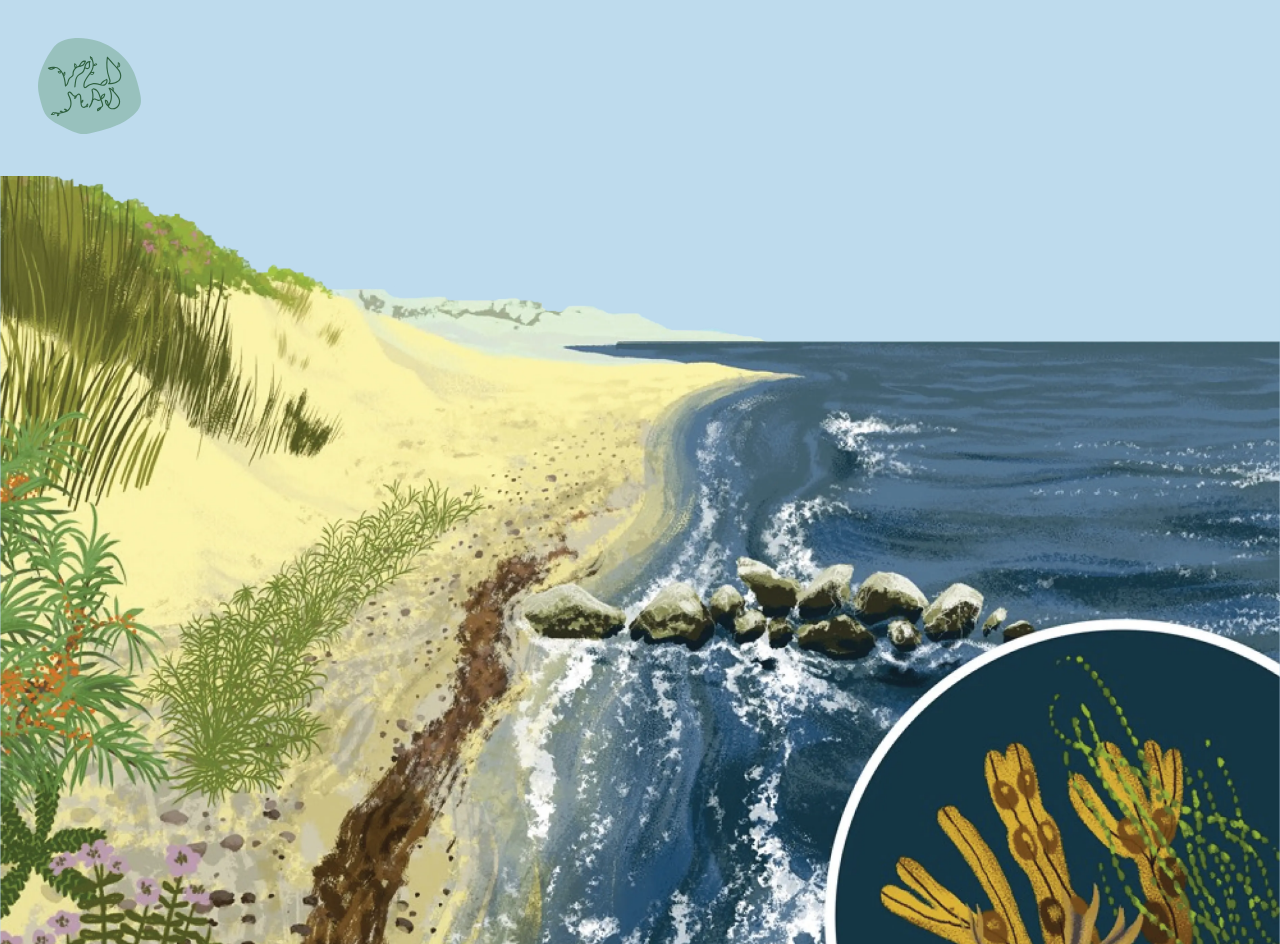
==== index.html @ 3bbdd5fe "strand img" ====
<!DOCTYPE html>
<html lang="en">
  <head>
    <meta charset="UTF-8" />
    <meta http-equiv="X-UA-Compatible" content="IE=edge" />
    <meta name="viewport" content="width=device-width, initial-scale=1.0"/>
    <link rel="shortcut icon" type="image/svg" href="billeder/SVG/Layer3.svg" />
    <title>Document</title>
    <link rel="stylesheet" href="style.css" />
  </head>

  <body>
    <header>
        <div><img class="logo" src="billeder/SVG/Layer3.svg" alt="logo"></div>
      </header>
      <main></main>
      
      
      <footer class="footer">
      
      </footer>
    <script src="main.js"></script>
  </body>
</html>
---- style.css ----
/*********************** generelt ****************/

body {
  background-color: rgb(190, 219, 237);
  margin: 0%;
  padding: 0%;
}

.logo{
  width: 8%;
  margin: 3%;

}

.footer{
  background-image: url(billeder/SVG/strand.webp);
  background-size: 100%;
  background-repeat: no-repeat;
  background-position: center center;
  padding: 30%;
  max-width: 100%;
  margin: 0;

 
}

@media screen and (max-width: 800px){

  .logo{
    width: 15%;
    margin: 3%;
  
  }
  
}
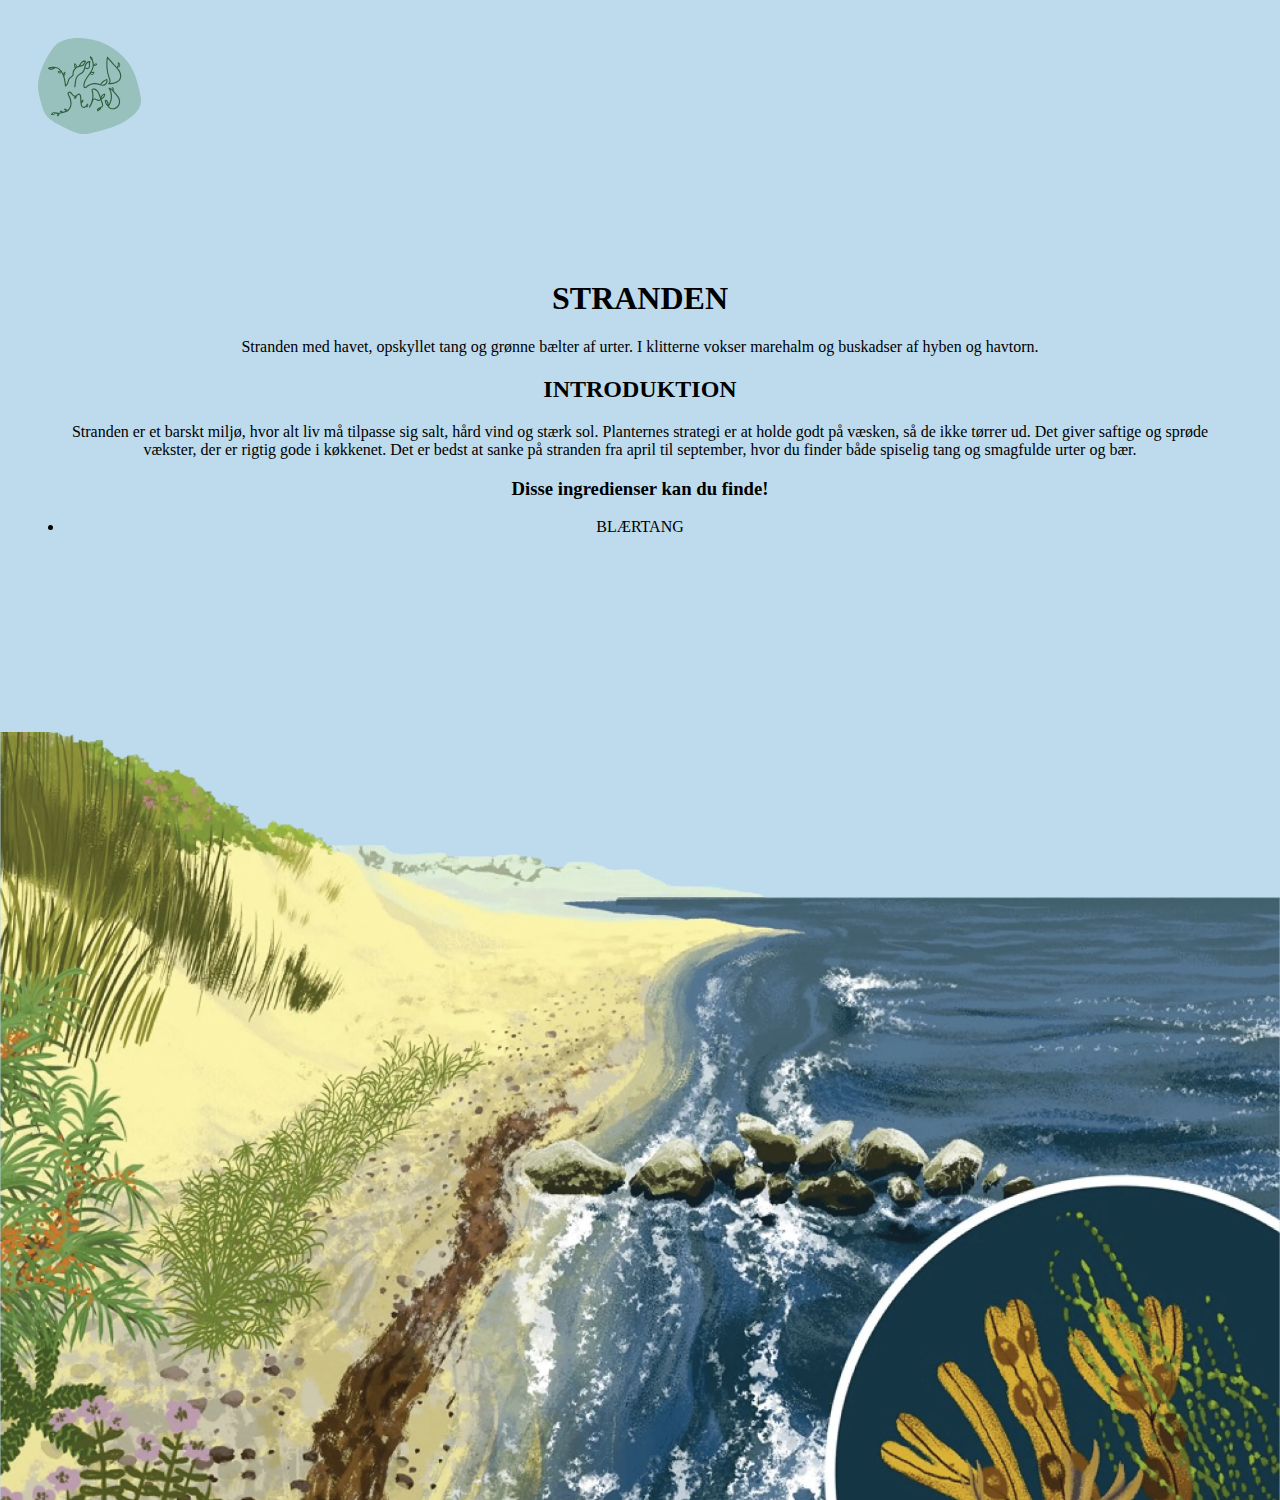
==== commit 1357948f: "jonas commit" ====
--- a/index.html
+++ b/index.html
@@ -13,7 +13,48 @@
     <header>
         <div><img class="logo" src="billeder/SVG/Layer3.svg" alt="logo"></div>
       </header>
-      <main></main>
+      <div><img src="" alt="" /></div>
+    </header>
+    <main>
+      <h1>STRANDEN</h1>
+      <p>
+        Stranden med havet, opskyllet tang og grønne bælter af urter. I
+        klitterne vokser marehalm og buskadser af hyben og havtorn.
+      </p>
+      <!-- <div class="strand_img">
+        <img 
+        src="https://www.vildmad.dk/application/files/9214/9796/4852/Strandeng-color.jpg"
+        alt="stranding" class="strand_center"
+      /> 
+       </div> -->
+
+   
+      <h2>INTRODUKTION</h2>
+      <p>
+        Stranden er et barskt miljø, hvor alt liv må tilpasse sig salt, hård
+        vind og stærk sol. Planternes strategi er at holde godt på væsken, så de
+        ikke tørrer ud. Det giver saftige og sprøde vækster, der er rigtig gode
+        i køkkenet. Det er bedst at sanke på stranden fra april til september,
+        hvor du finder både spiselig tang og smagfulde urter og bær.
+      </p>
+
+     
+
+      <h3>Disse ingredienser kan du finde!</h3>
+
+      <li class="grid-item">
+        <a href="om.html"> BLÆRTANG</a> 
+         <div class="circle">
+        <img
+          src="https://vildmadv2.vps.webdock.io/application/files/7116/2029/3479/Blaeretang_ravarkort.png"
+          alt=""
+        /></div>  </li>
+     
+   
+        <ol class="grid-container"></ol>
+      </div>
+    </main>
+
       
       
       <footer class="footer">
--- a/style.css
+++ b/style.css
@@ -1,4 +1,3 @@
-
 /*********************** generelt ****************/
 
 body {
@@ -7,13 +6,12 @@
   padding: 0%;
 }
 
-.logo{
+.logo {
   width: 8%;
   margin: 3%;
-
 }
 
-.footer{
+.footer {
   background-image: url(billeder/SVG/strand.webp);
   background-size: 100%;
   background-repeat: no-repeat;
@@ -21,23 +19,74 @@
   padding: 30%;
   max-width: 100%;
   margin: 0;
-
- 
 }
 
-@media screen and (max-width: 800px){
+/* index main */
+.grid-container {
+  display: grid;
+  grid-template-columns: repeat(4, 1fr); /* Create a 4-column grid */
+  gap: 20px; /* Adjust the gap between grid items */
+}
 
-  .logo{
+.grid-item {
+  text-align: center; /* Center the text within the grid item */
+}
+
+.circle {
+  width: 100px; /* Set the width and height to create a circle */
+  height: 100px;
+  border-radius: 50%; /* Make it circular */
+  overflow: hidden; /* Hide overflow content (in case the image is larger) */
+  margin: 0 auto; /* Center the circle within the grid item */
+}
+
+.circle img {
+  width: 100%; /* Make the image fill the circular container */
+  height: auto; /* Maintain the aspect ratio */
+}
+
+.circle img:hover {
+  transform: scale(2);
+}
+
+a {
+  text-decoration: none;
+  color: black;
+}
+
+.strand_img {
+  display: flex;
+  justify-content: center; /* Center horizontally */
+  align-items: center; /* Center vertically */
+  height: 200px; /* Set the height of the container as needed */
+  /* You can adjust the container's width and other styles as needed */
+}
+
+.strand_center {
+  max-width: 200%; /* Ensure the image doesn't exceed its container's width */
+  max-height: 200%; /* Ensure the image doesn't exceed its container's height */
+  width: auto; /* Allow the image to resize proportionally */
+  height: auto; /* Allow the image to resize proportionally */
+  margin: 10%;
+  padding: 20%;
+}
+
+h1,
+h2,
+h3,
+p {
+  display: flex;
+  justify-content: center;
+  text-align: center;
+}
+
+main {
+  padding: 5%;
+}
+
+@media screen and (max-width: 800px) {
+  .logo {
     width: 15%;
     margin: 3%;
-  
   }
-  
 }
-
-
-
-
-
-
-
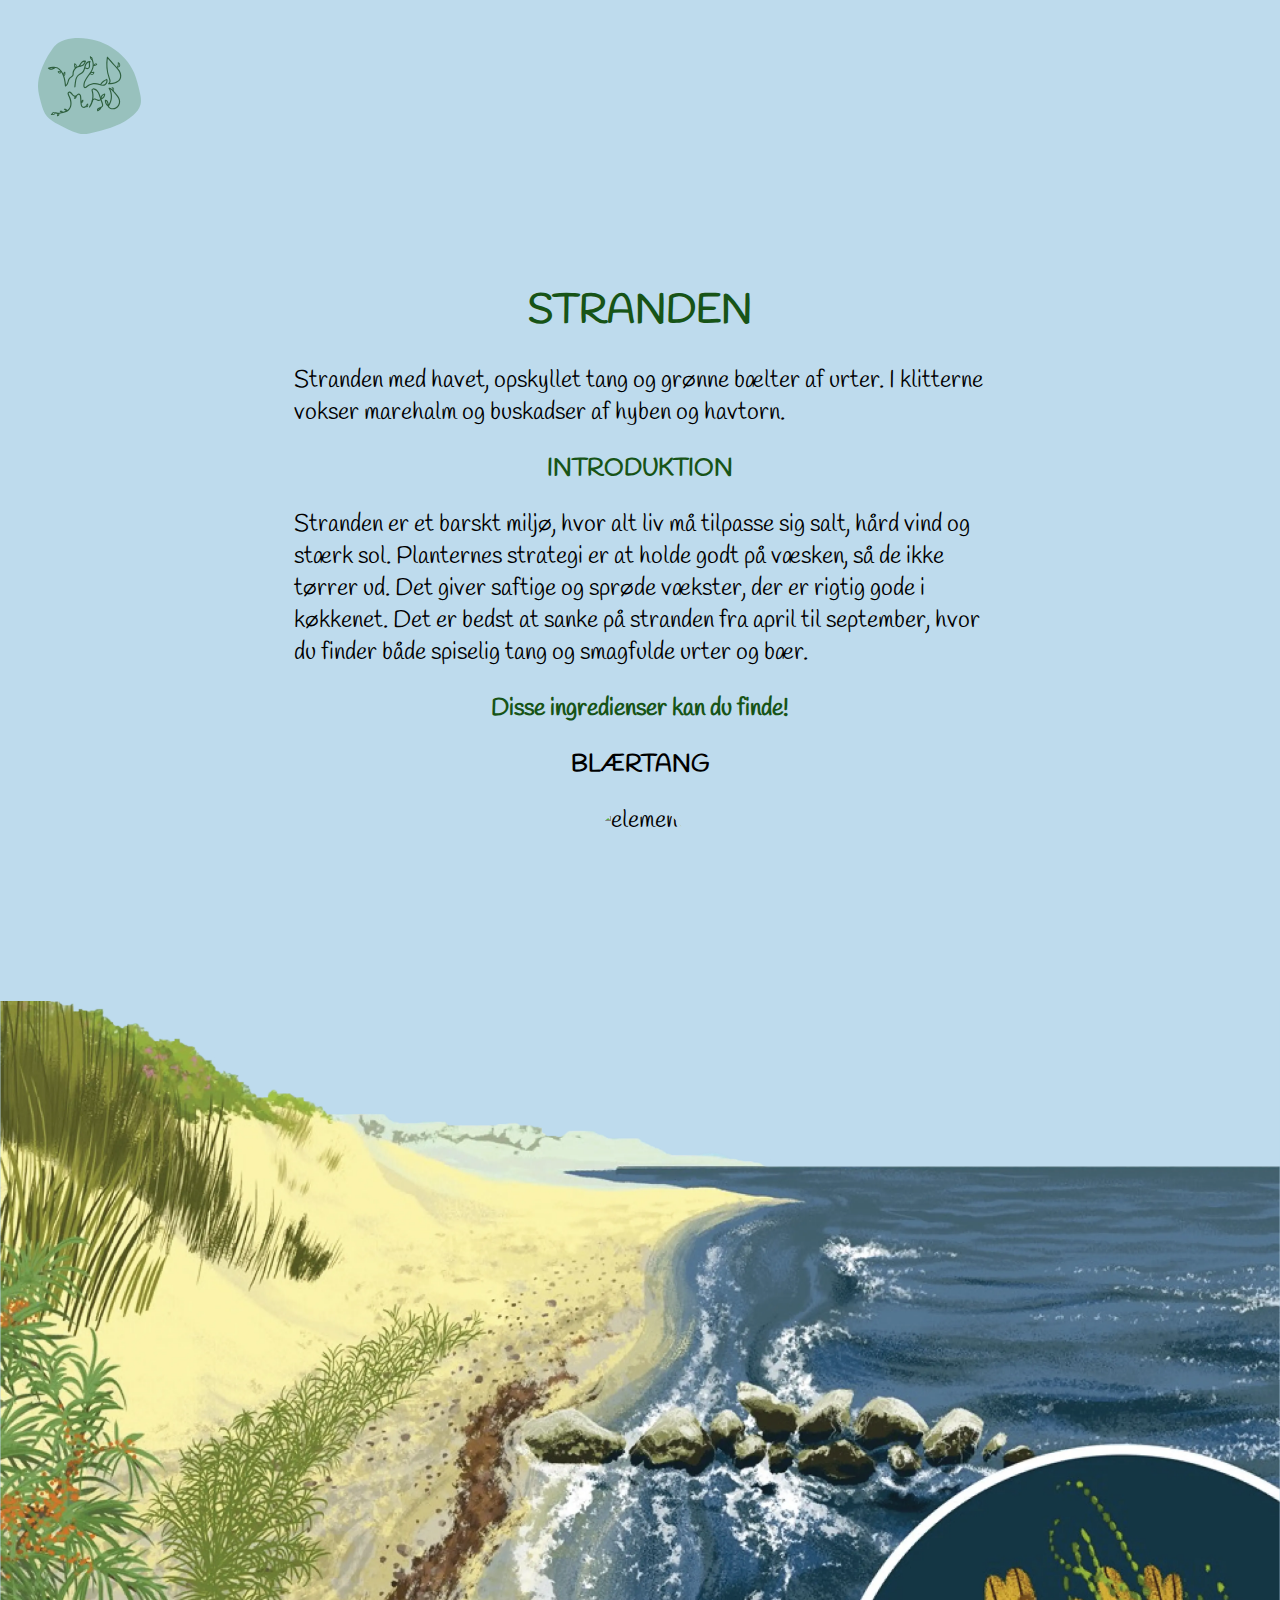
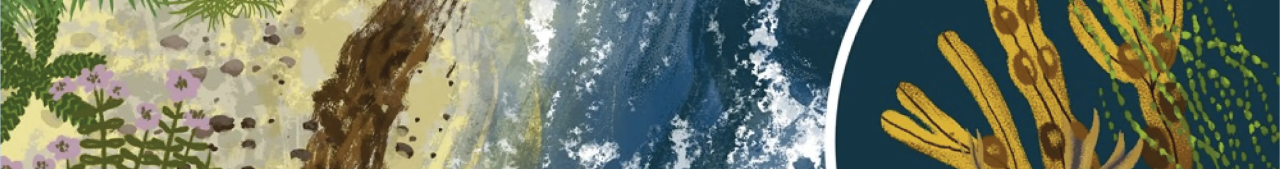
==== commit 86271e4e: "css" ====
--- a/index.html
+++ b/index.html
@@ -4,6 +4,9 @@
     <meta charset="UTF-8" />
     <meta http-equiv="X-UA-Compatible" content="IE=edge" />
     <meta name="viewport" content="width=device-width, initial-scale=1.0"/>
+    <link rel="preconnect" href="https://fonts.googleapis.com">
+<link rel="preconnect" href="https://fonts.gstatic.com" crossorigin>
+<link href="https://fonts.googleapis.com/css2?family=Handlee&display=swap" rel="stylesheet">
     <link rel="shortcut icon" type="image/svg" href="billeder/SVG/Layer3.svg" />
     <title>Document</title>
     <link rel="stylesheet" href="style.css" />
@@ -40,15 +43,15 @@
 
      
 
-      <h3>Disse ingredienser kan du finde!</h3>
+      <h2>Disse ingredienser kan du finde!</h2>
 
       <li class="grid-item">
-        <a href="om.html"> BLÆRTANG</a> 
-         <div class="circle">
-        <img
-          src="https://vildmadv2.vps.webdock.io/application/files/7116/2029/3479/Blaeretang_ravarkort.png"
-          alt=""
-        /></div>  </li>
+        <p><b>BLÆRTANG</b></p> 
+        
+        <a href="om.html"> <div class="circle">
+          <img src="https://vildmadv2.vps.webdock.io/application/files/7116/2029/3479/Blaeretang_ravarkort.png" alt="element"
+/></div></a>
+         </li>
      
    
         <ol class="grid-container"></ol>
--- a/style.css
+++ b/style.css
@@ -10,6 +10,39 @@
   width: 8%;
   margin: 3%;
 }
+
+h1{
+  font-family: 'Handlee', cursive;
+  color: rgb(23, 84, 23);
+  font-size: 2.5rem;
+  text-align: center;
+  }
+
+  h2, h3{
+    font-family: 'Handlee', cursive;
+    color: rgb(23, 84, 23);
+    text-align: center;
+   
+  }
+
+
+
+p,a {
+  font-family: 'Handlee', cursive;
+  font-size: 1.5rem;
+ 
+}
+p{
+margin-left: 20%;
+margin-right: 20%;
+}
+
+li{
+  list-style: none;
+}
+
+
+
 
 .footer {
   background-image: url(billeder/SVG/strand.webp);
@@ -71,14 +104,7 @@
   padding: 20%;
 }
 
-h1,
-h2,
-h3,
-p {
-  display: flex;
-  justify-content: center;
-  text-align: center;
-}
+
 
 main {
   padding: 5%;
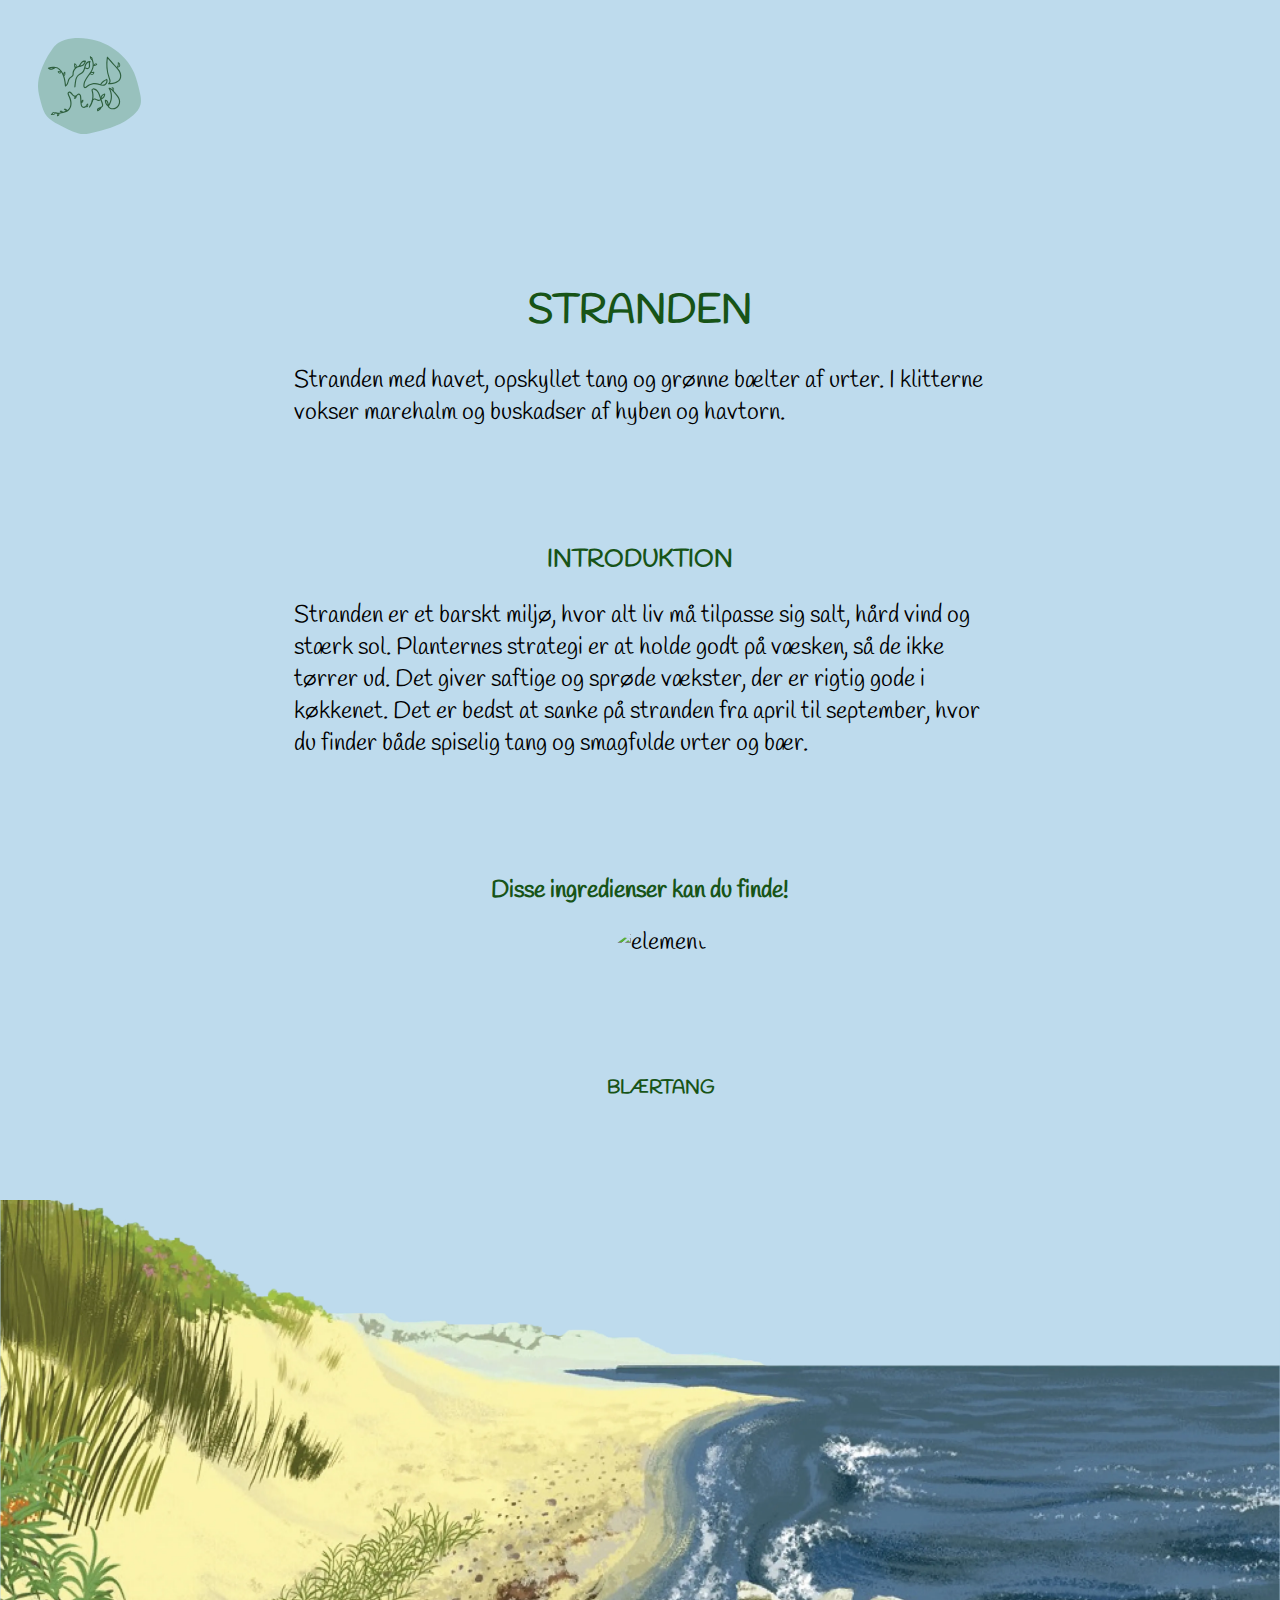
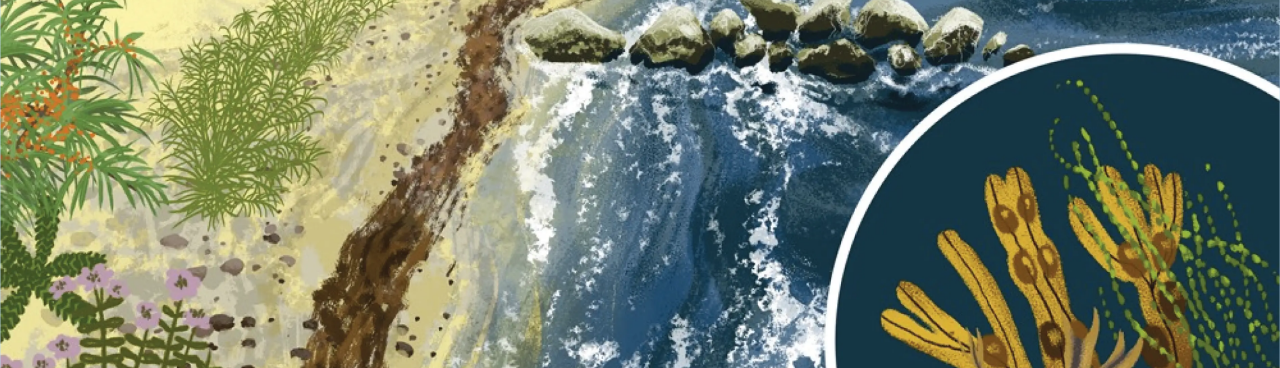
==== commit d293f9c0: "css" ====
--- a/index.html
+++ b/index.html
@@ -45,17 +45,23 @@
 
       <h2>Disse ingredienser kan du finde!</h2>
 
-      <li class="grid-item">
-        <p><b>BLÆRTANG</b></p> 
-        
-        <a href="om.html"> <div class="circle">
-          <img src="https://vildmadv2.vps.webdock.io/application/files/7116/2029/3479/Blaeretang_ravarkort.png" alt="element"
-/></div></a>
-         </li>
+      <ul>
+        <li class="grid-item">
+          
+          
+          <a href="om.html"> <div class="circle">
+            <img src="https://vildmadv2.vps.webdock.io/application/files/7116/2029/3479/Blaeretang_ravarkort.png" alt="element"/> </div></a>
+           
+            <h3>BLÆRTANG</h3>
+          </li>
+
+      </ul>
+
+      
      
    
         <ol class="grid-container"></ol>
-      </div>
+     
     </main>
 
       
--- a/style.css
+++ b/style.css
@@ -35,12 +35,12 @@
 p{
 margin-left: 20%;
 margin-right: 20%;
+margin-bottom: 10%;
 }
 
 li{
   list-style: none;
 }
-
 
 
 
@@ -66,8 +66,8 @@
 }
 
 .circle {
-  width: 100px; /* Set the width and height to create a circle */
-  height: 100px;
+  width: 130px; /* Set the width and height to create a circle */
+  height: 130px;
   border-radius: 50%; /* Make it circular */
   overflow: hidden; /* Hide overflow content (in case the image is larger) */
   margin: 0 auto; /* Center the circle within the grid item */
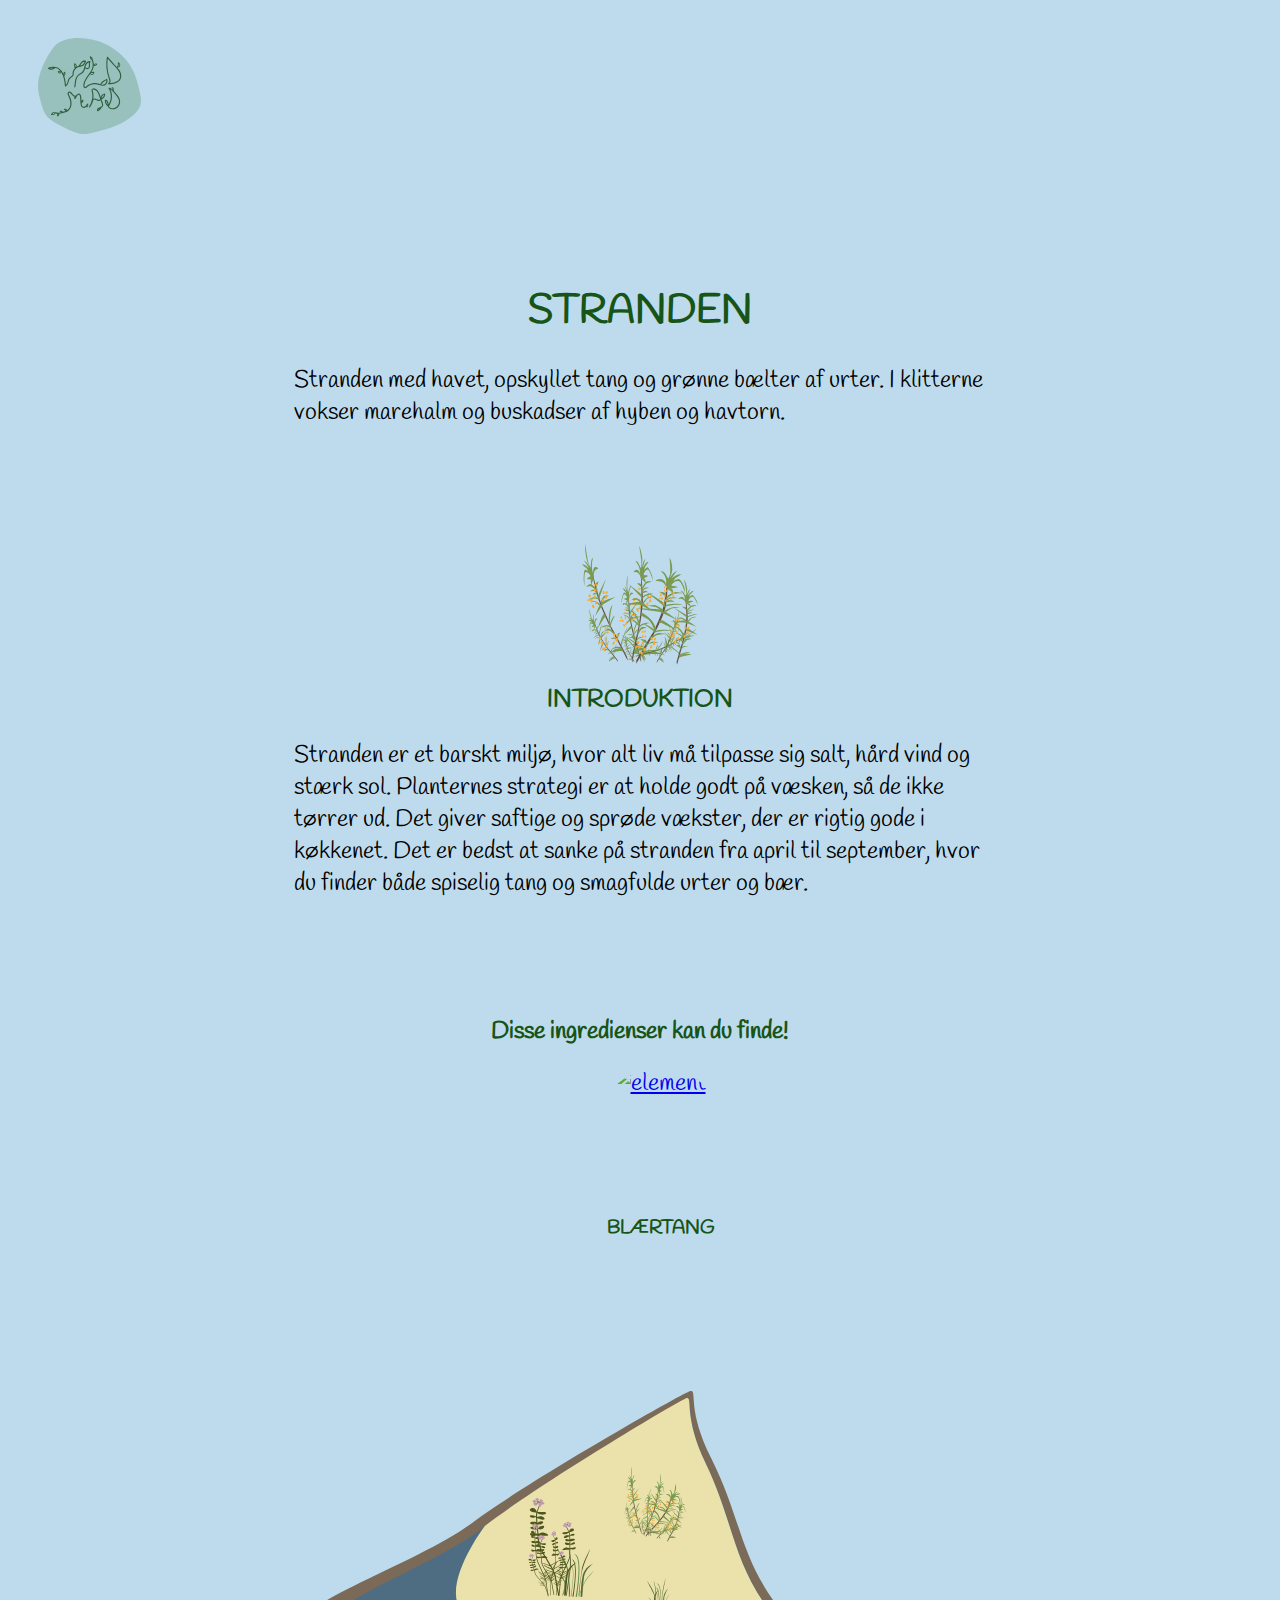
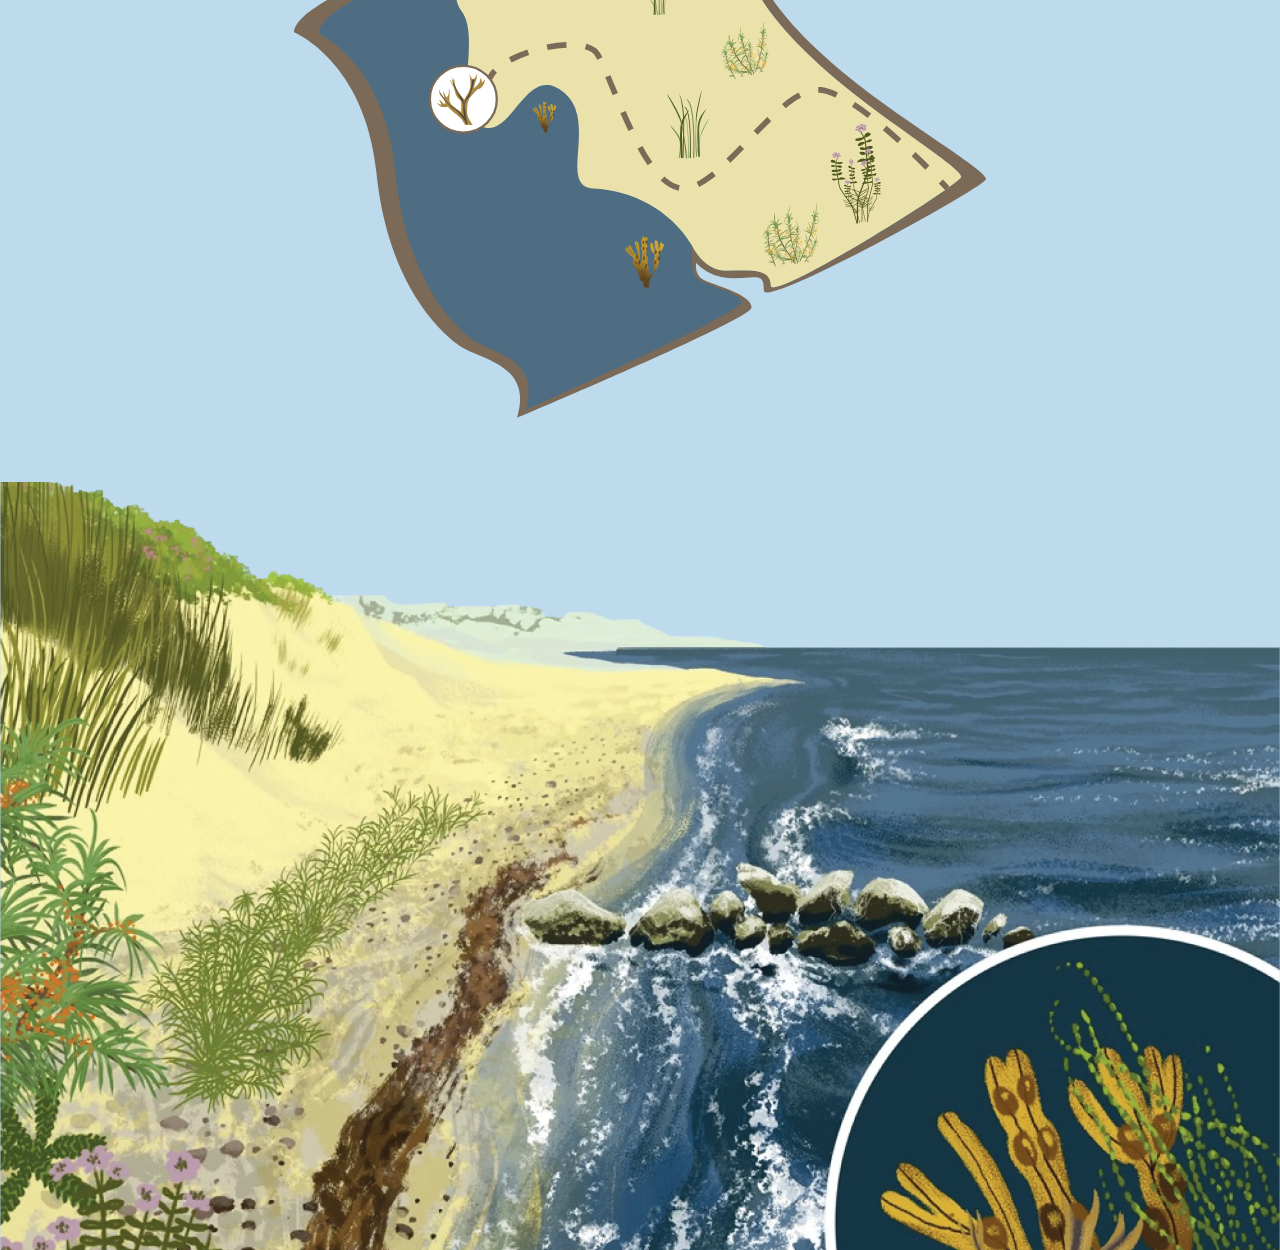
==== commit c696a05f: "ændringer" ====
--- a/index.html
+++ b/index.html
@@ -32,7 +32,12 @@
        </div> -->
 
    
-      <h2>INTRODUKTION</h2>
+       <div class="image-container">
+        <img class="havtorn" src="billeder/planter i svg/havtorn.svg" alt="havtorn">
+      </div>
+      
+      
+       <h2>INTRODUKTION</h2>
       <p>
         Stranden er et barskt miljø, hvor alt liv må tilpasse sig salt, hård
         vind og stærk sol. Planternes strategi er at holde godt på væsken, så de
@@ -57,11 +62,16 @@
 
       </ul>
 
+        <ol class="grid-container"></ol>
+
+
+     
+       <div class="map-container">
+
+        <img class="map" src="billeder/SVG/map(1).svg" alt="map">
+       </div>
       
-     
-   
-        <ol class="grid-container"></ol>
-     
+
     </main>
 
       
--- a/style.css
+++ b/style.css
@@ -54,6 +54,8 @@
   margin: 0;
 }
 
+/******************** startside *******************/
+
 /* index main */
 .grid-container {
   display: grid;
@@ -82,10 +84,28 @@
   transform: scale(2);
 }
 
-a {
-  text-decoration: none;
-  color: black;
+
+.map-container {
+  display: flex;
+  justify-content: center;
 }
+
+.map
+{
+width: 60%;
+margin-top: 10%;
+}
+
+.image-container {
+  display: flex;
+  justify-content: center;
+}
+
+.havtorn {
+  width: 10%;
+}
+
+
 
 .strand_img {
   display: flex;
@@ -110,6 +130,9 @@
   padding: 5%;
 }
 
+
+/*************************** mobil **************************/
+
 @media screen and (max-width: 800px) {
   .logo {
     width: 15%;
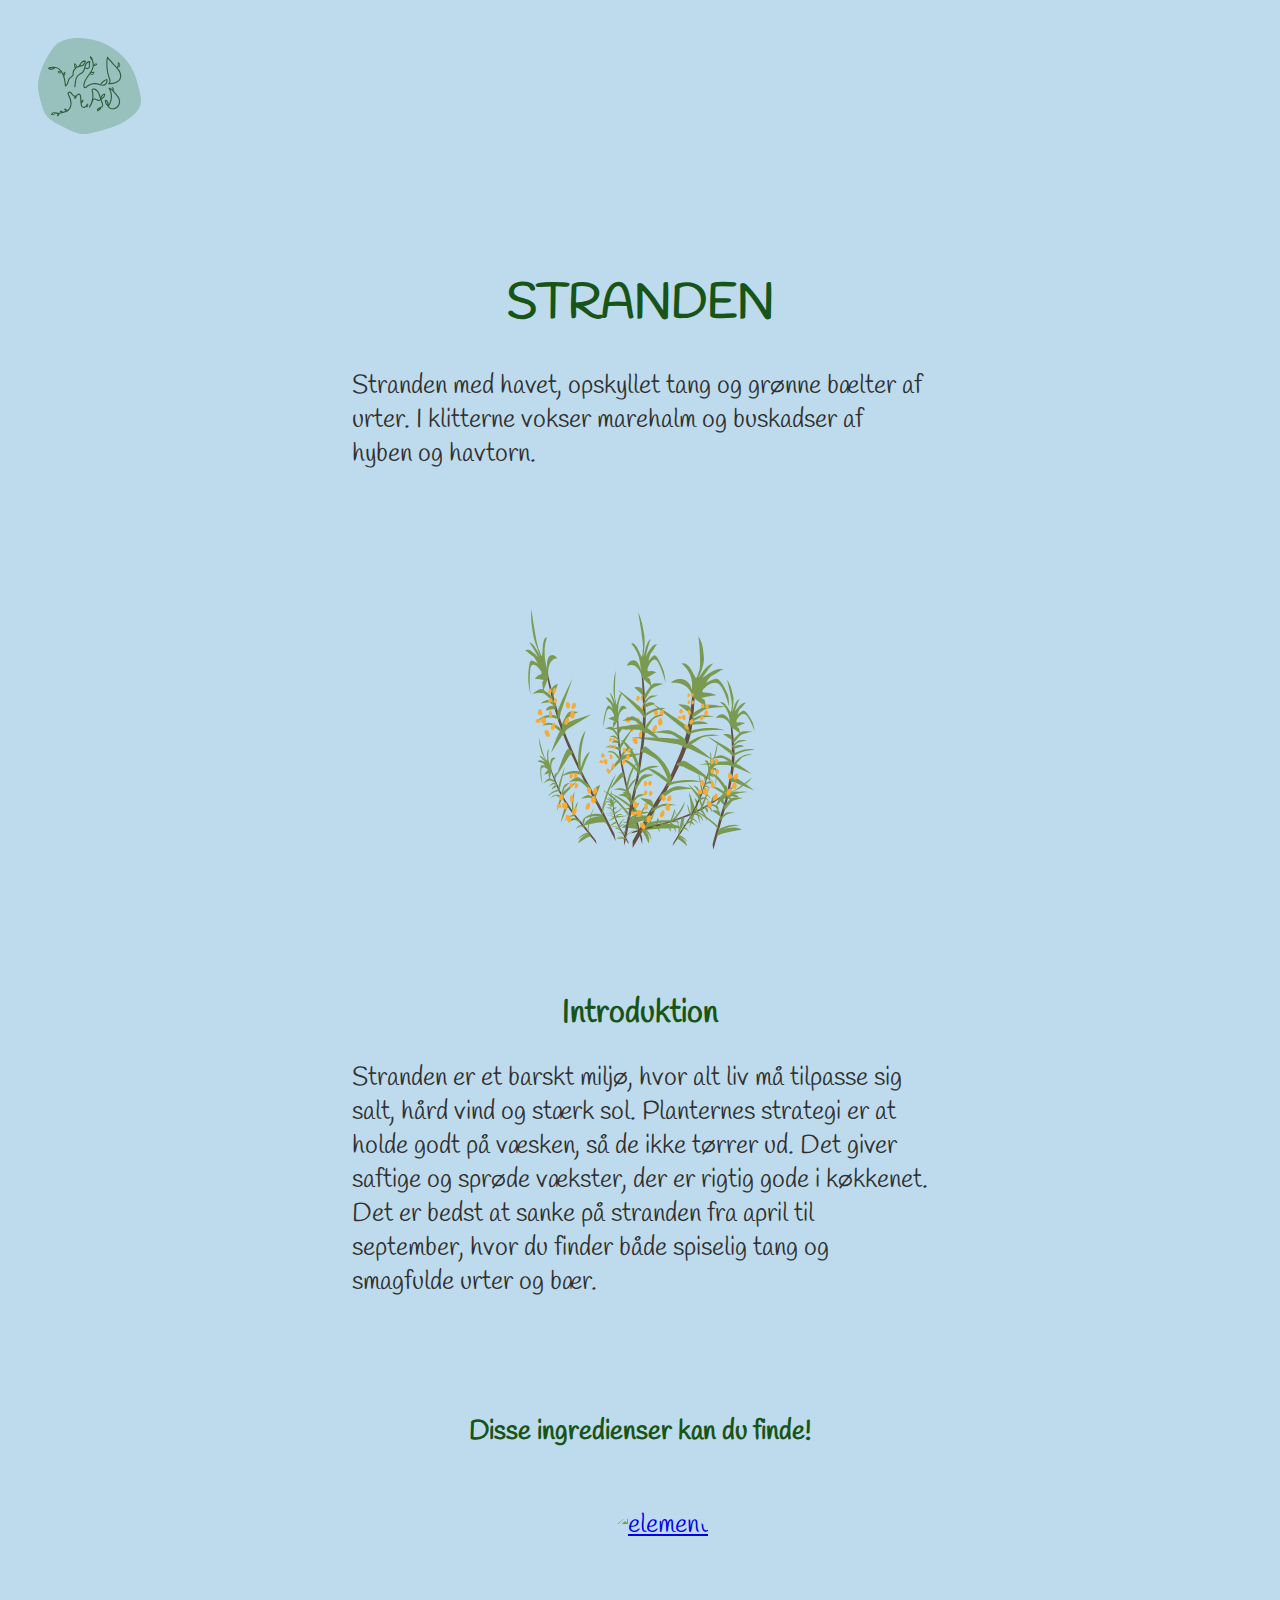
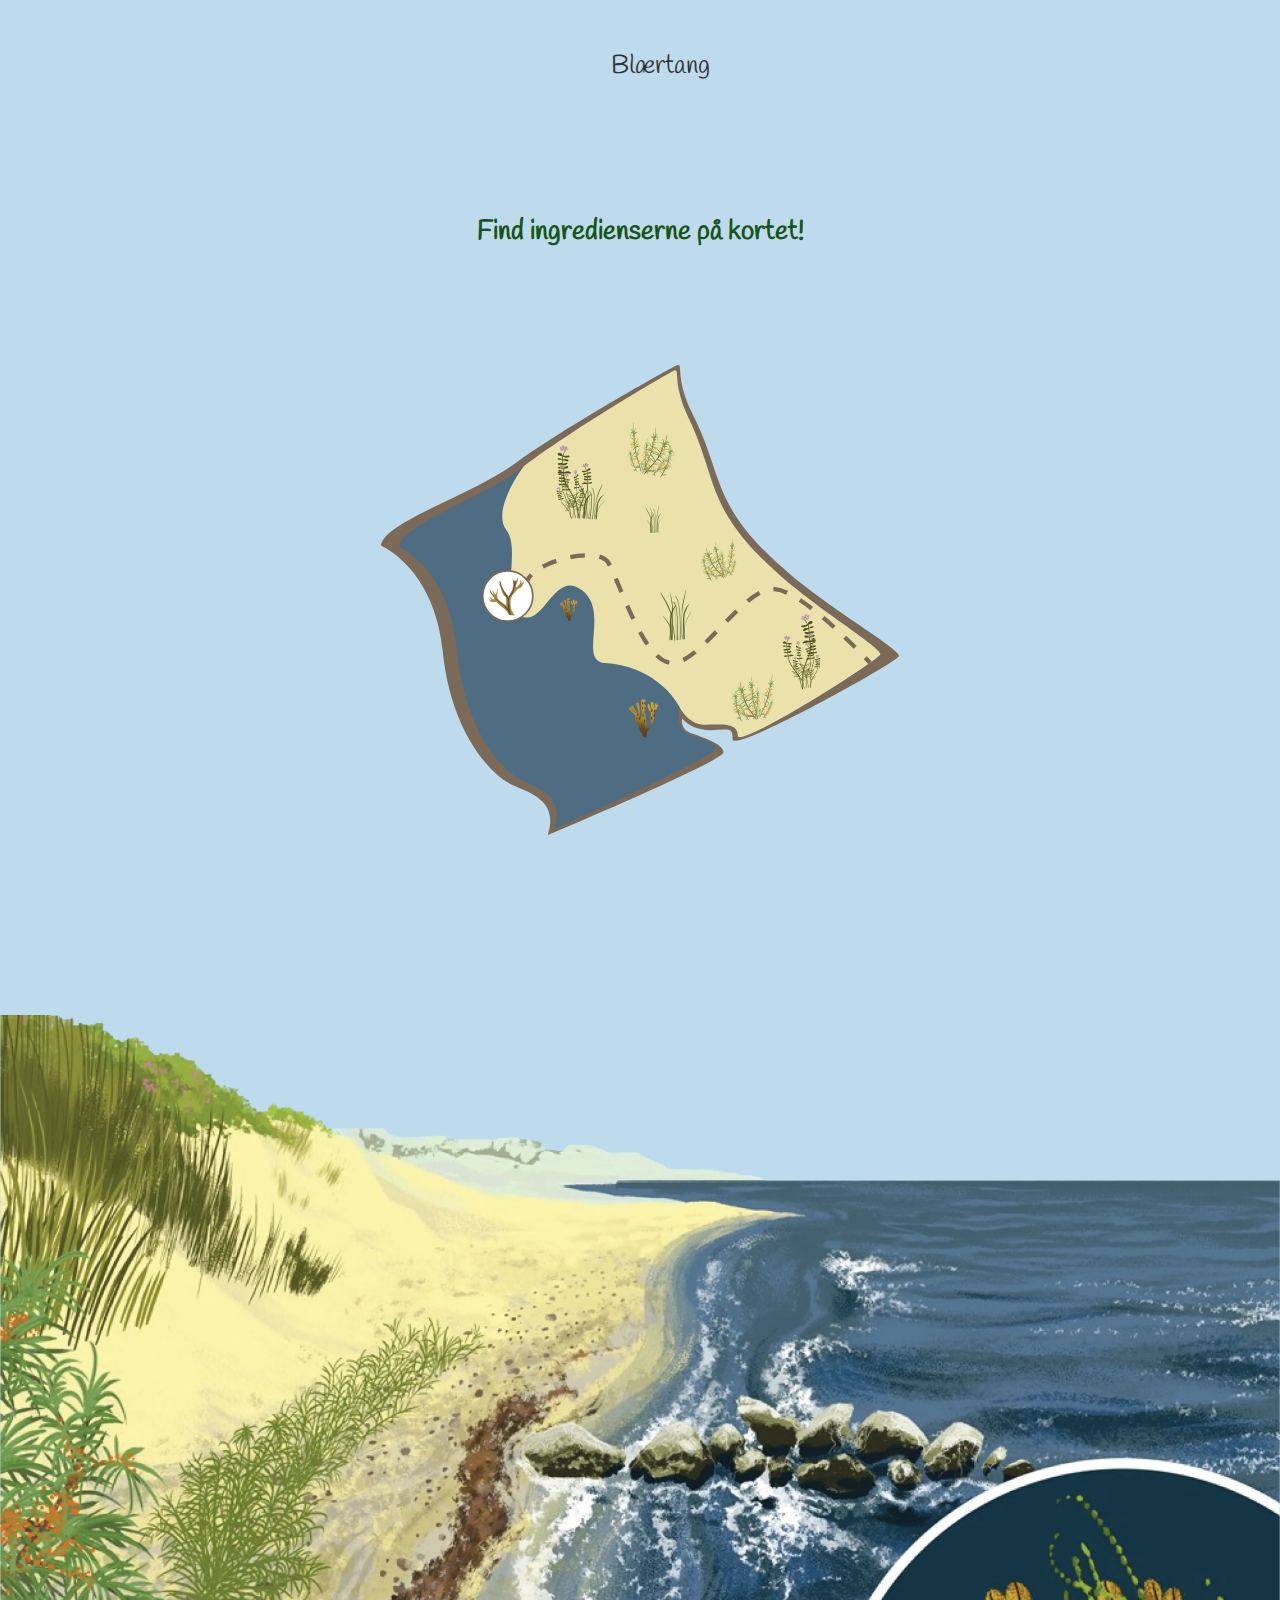
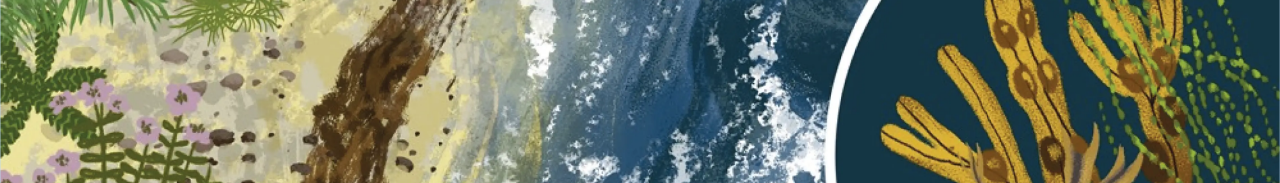
==== commit 27cb865e: "ændringer" ====
--- a/index.html
+++ b/index.html
@@ -9,15 +9,15 @@
 <link href="https://fonts.googleapis.com/css2?family=Handlee&display=swap" rel="stylesheet">
     <link rel="shortcut icon" type="image/svg" href="billeder/SVG/Layer3.svg" />
     <title>Document</title>
-    <link rel="stylesheet" href="style.css" />
+    <link rel="stylesheet" href="index.css" />
   </head>
 
   <body>
     <header>
         <div><img class="logo" src="billeder/SVG/Layer3.svg" alt="logo"></div>
       </header>
-      <div><img src="" alt="" /></div>
-    </header>
+     
+   
     <main>
       <h1>STRANDEN</h1>
       <p>
@@ -33,11 +33,11 @@
 
    
        <div class="image-container">
-        <img class="havtorn" src="billeder/planter i svg/havtorn.svg" alt="havtorn">
+        <img class="havtorn" src="billeder/planter.svg/havtorn.svg" alt="havtorn">
       </div>
       
       
-       <h2>INTRODUKTION</h2>
+       <h2>Introduktion</h2>
       <p>
         Stranden er et barskt miljø, hvor alt liv må tilpasse sig salt, hård
         vind og stærk sol. Planternes strategi er at holde godt på væsken, så de
@@ -48,7 +48,7 @@
 
      
 
-      <h2>Disse ingredienser kan du finde!</h2>
+      <h3>Disse ingredienser kan du finde!</h3>
 
       <ul>
         <li class="grid-item">
@@ -57,14 +57,16 @@
           <a href="om.html"> <div class="circle">
             <img src="https://vildmadv2.vps.webdock.io/application/files/7116/2029/3479/Blaeretang_ravarkort.png" alt="element"/> </div></a>
            
-            <h3>BLÆRTANG</h3>
+            <p class="ingrediens_navn">Blærtang</p>
           </li>
 
       </ul>
 
         <ol class="grid-container"></ol>
 
+        <h3>Find ingredienserne på kortet!</h3>
 
+ 
      
        <div class="map-container">
 
@@ -81,4 +83,4 @@
       </footer>
     <script src="main.js"></script>
   </body>
-</html>
+</html>--- a/index.css
+++ b/index.css
@@ -0,0 +1,163 @@
+/*********************** generelt ****************/
+
+body {
+  background-color: rgb(190, 219, 237);
+  margin: 0%;
+  padding: 0%;
+}
+
+.logo {
+  width: 8%;
+  margin: 3%;
+}
+
+h1 {
+  font-family: "Handlee", cursive;
+  color: rgb(23, 84, 23);
+  font-size: 3rem;
+  text-align: center;
+  font-weight: bold;
+  }
+
+  h2{
+    font-family: 'Handlee', cursive;
+    color: rgb(23, 84, 23);
+    text-align: center;
+    font-size: 2rem;
+   
+  }
+
+  h3{
+    font-family: 'Handlee', cursive;
+    color: rgb(23, 84, 23);
+    text-align: center;
+    margin-bottom: 5%;
+    margin-top: 10%;
+    font-size: 1.7rem;
+  }
+
+ 
+
+
+h2,
+h3 {
+  font-family: "Handlee", cursive;
+  color: rgb(23, 84, 23);
+  text-align: center;
+}
+
+p,a {
+  font-family: 'Handlee', cursive;
+  font-size: 1.6rem;
+ 
+}
+p{
+margin-left: 25%;
+margin-right: 25%;
+margin-bottom: 10%;
+margin-top: 1%;
+color: rgb(48, 48, 48);
+}
+
+li {
+  list-style: none;
+}
+
+.footer {
+  background-image: url(billeder/SVG/strand.webp);
+  background-size: 100%;
+  background-repeat: no-repeat;
+  background-position: center center;
+  padding: 30%;
+  max-width: 100%;
+  margin: 0;
+}
+
+/******************** startside *******************/
+
+/* index main */
+.grid-container {
+  display: grid;
+  grid-template-columns: repeat(4, 1fr); /* Create a 4-column grid */
+  gap: 20px; /* Adjust the gap between grid items */
+}
+
+.grid-item {
+  text-align: center; /* Center the text within the grid item */
+}
+
+.circle {
+  width: 130px; /* Set the width and height to create a circle */
+  height: 130px;
+  border-radius: 50%; /* Make it circular */
+  overflow: hidden; /* Hide overflow content (in case the image is larger) */
+  margin: 0 auto; /* Center the circle within the grid item */
+}
+
+.circle img {
+  width: 100%; /* Make the image fill the circular container */
+  height: auto; /* Maintain the aspect ratio */
+}
+
+.circle img:hover {
+  transform: scale(2);
+}
+
+.ingrediens_navn{
+  margin-bottom: 1%;
+}
+
+
+.map-container {
+  display: flex;
+  justify-content: center;
+}
+
+.map
+{
+width: 45%;
+margin-top: 5%;
+margin-bottom: 10%;
+}
+
+.image-container {
+  display: flex;
+  justify-content: center;
+}
+
+.havtorn {
+  width: 20%;
+  margin-bottom: 10%;
+  margin-top: 2%;
+}
+
+.strand_img {
+  display: flex;
+  justify-content: center; /* Center horizontally */
+  align-items: center; /* Center vertically */
+  height: 200px; /* Set the height of the container as needed */
+  /* You can adjust the container's width and other styles as needed */
+}
+
+.strand_center {
+  max-width: 200%; /* Ensure the image doesn't exceed its container's width */
+  max-height: 200%; /* Ensure the image doesn't exceed its container's height */
+  width: auto; /* Allow the image to resize proportionally */
+  height: auto; /* Allow the image to resize proportionally */
+  margin: 10%;
+  padding: 20%;
+}
+
+main {
+  padding: 5%;
+}
+
+/*************************** mobil **************************/
+
+@media screen and (max-width: 800px) {
+  .logo {
+    width: 15%;
+    margin: 3%;
+  }
+}
+
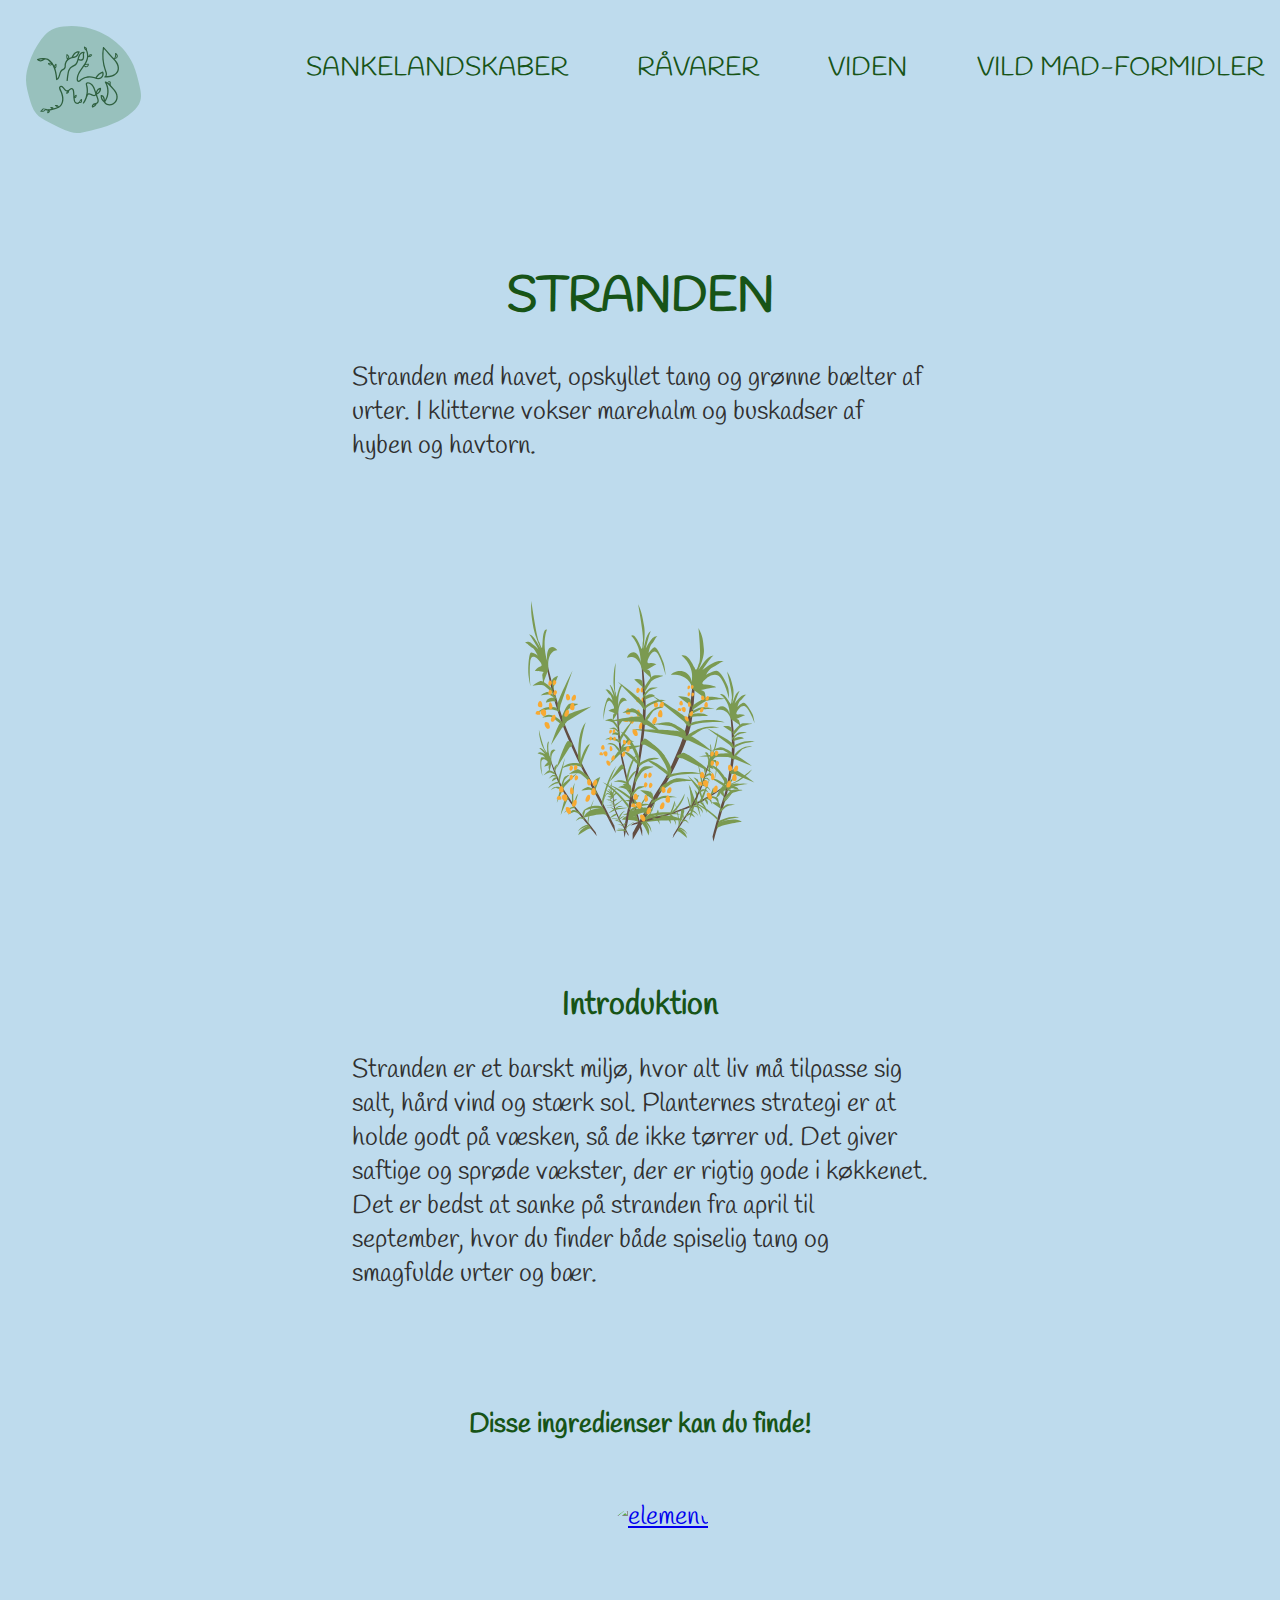
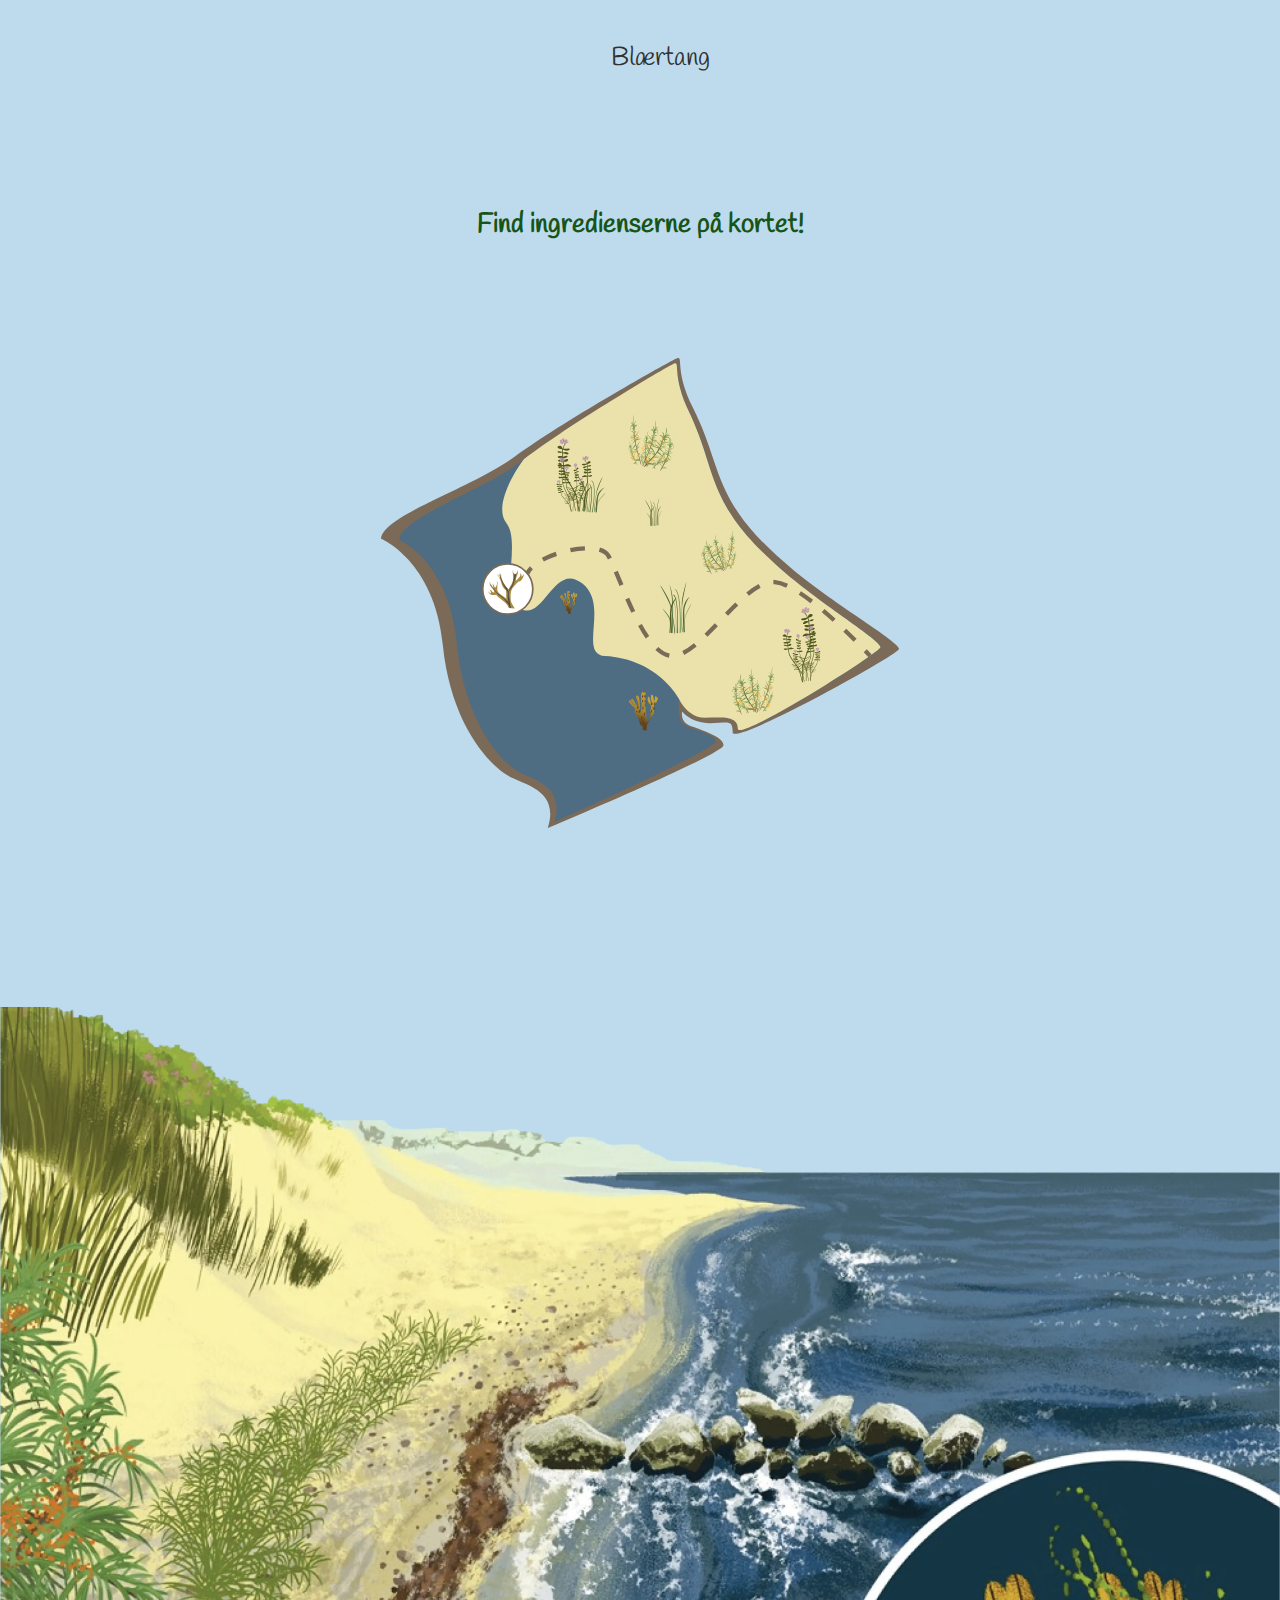
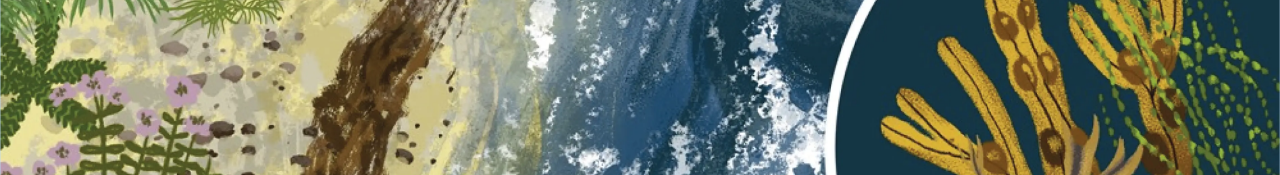
==== commit 354619a6: "css" ====
--- a/index.html
+++ b/index.html
@@ -14,7 +14,22 @@
 
   <body>
     <header>
-        <div><img class="logo" src="billeder/SVG/Layer3.svg" alt="logo"></div>
+      <nav class="MainNav">
+
+
+        <div><a href="index.html"><img class="logo" src="billeder/SVG/Layer3.svg" alt="logo"></a></div>   
+
+  
+        <div>
+         
+          <ul class="MainUl">
+            <li class="MainLi"><a href="index.html"> SANKELANDSKABER</a></li>
+            <li class="MainLi"><a href="index.html">RÅVARER</a></li>
+            <li class="MainLi"><a href="index.html">VIDEN</a></li>
+            <li class="MainLi"><a href="index.html">VILD MAD-FORMIDLER</a></li>
+          </ul>
+        </div>
+      </nav>
       </header>
      
    
--- a/index.css
+++ b/index.css
@@ -7,8 +7,8 @@
 }
 
 .logo {
-  width: 8%;
-  margin: 3%;
+  width: 45%;
+  margin: 10%;
 }
 
 h1 {
@@ -37,14 +37,6 @@
   }
 
  
-
-
-h2,
-h3 {
-  font-family: "Handlee", cursive;
-  color: rgb(23, 84, 23);
-  text-align: center;
-}
 
 p,a {
   font-family: 'Handlee', cursive;
@@ -73,6 +65,47 @@
   margin: 0;
 }
 
+/**************menu*******************/
+
+nav.MainNav a {
+  text-decoration: none;
+  color: rgb(23, 84, 23);
+
+}
+
+nav.MainNav a:hover {
+  text-decoration: none;
+  color: rgb(255, 255, 255);
+
+ 
+}
+
+
+.MainNav{
+  display: grid;
+  grid-template-columns: 1fr 4fr;
+}
+
+
+.MainUl {
+  list-style-type: none;
+  display: flex;
+  margin-top: 4%;
+  gap: 5%;
+
+}
+
+/* Remove any margin or padding on list items */
+li.MainLi {
+  display: flex;
+  flex-wrap: wrap;
+  margin: 10px;
+  padding: 0;
+  display: inline;
+  justify-content: space-around;
+}
+
+
 /******************** startside *******************/
 
 /* index main */
@@ -155,9 +188,69 @@
 /*************************** mobil **************************/
 
 @media screen and (max-width: 800px) {
+  
+  .MainUl{display: none;}
+
   .logo {
-    width: 15%;
-    margin: 3%;
-  }
-}
-
+    width: 80%;
+    margin: 20%;
+  }
+
+
+
+p{
+  margin-left: 0;
+margin-right: 0;
+font-size: 1.5rem;
+}
+
+h1{
+  font-size: 2rem;
+}
+
+h2{
+  font-size: 2rem;
+ 
+}
+
+h3{
+  margin-top: 20%;
+}
+
+.havtorn{
+  width: 50%;
+}
+
+.map{
+
+  width: 90%;
+
+}
+
+.circle {
+  width: 100px; /* Set the width and height to create a circle */
+  height: 100px;
+  border-radius: 50%; /* Make it circular */
+  overflow: hidden; /* Hide overflow content (in case the image is larger) */
+  margin-top: 10%; /* Center the circle within the grid item */
+}
+
+.ingrediens_navn{
+ font-size: 1.5rem; 
+ margin-top: 2%;
+}
+
+
+.circle img {
+  width: 100%; /* Make the image fill the circular container */
+  height: auto; /* Maintain the aspect ratio */
+}
+
+.circle img:hover {
+  transform: scale(2);
+}
+
+
+
+
+}
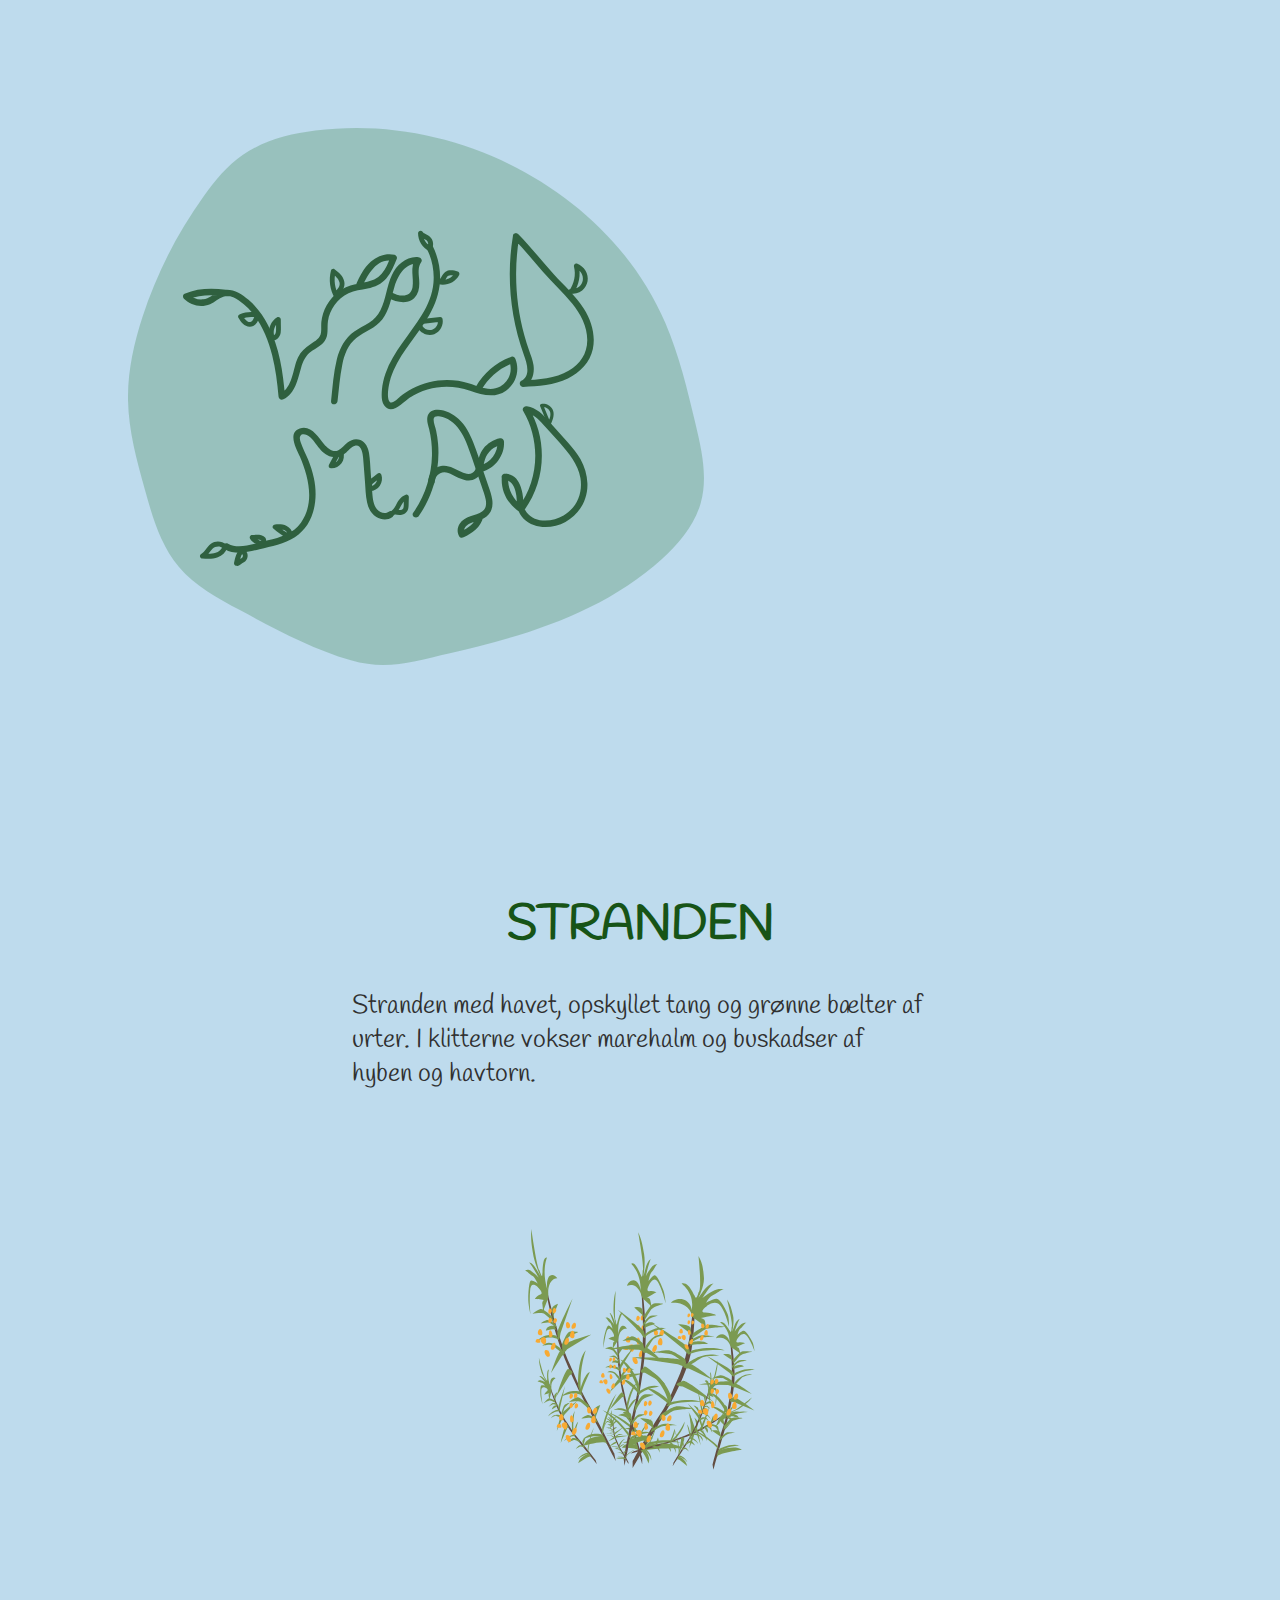
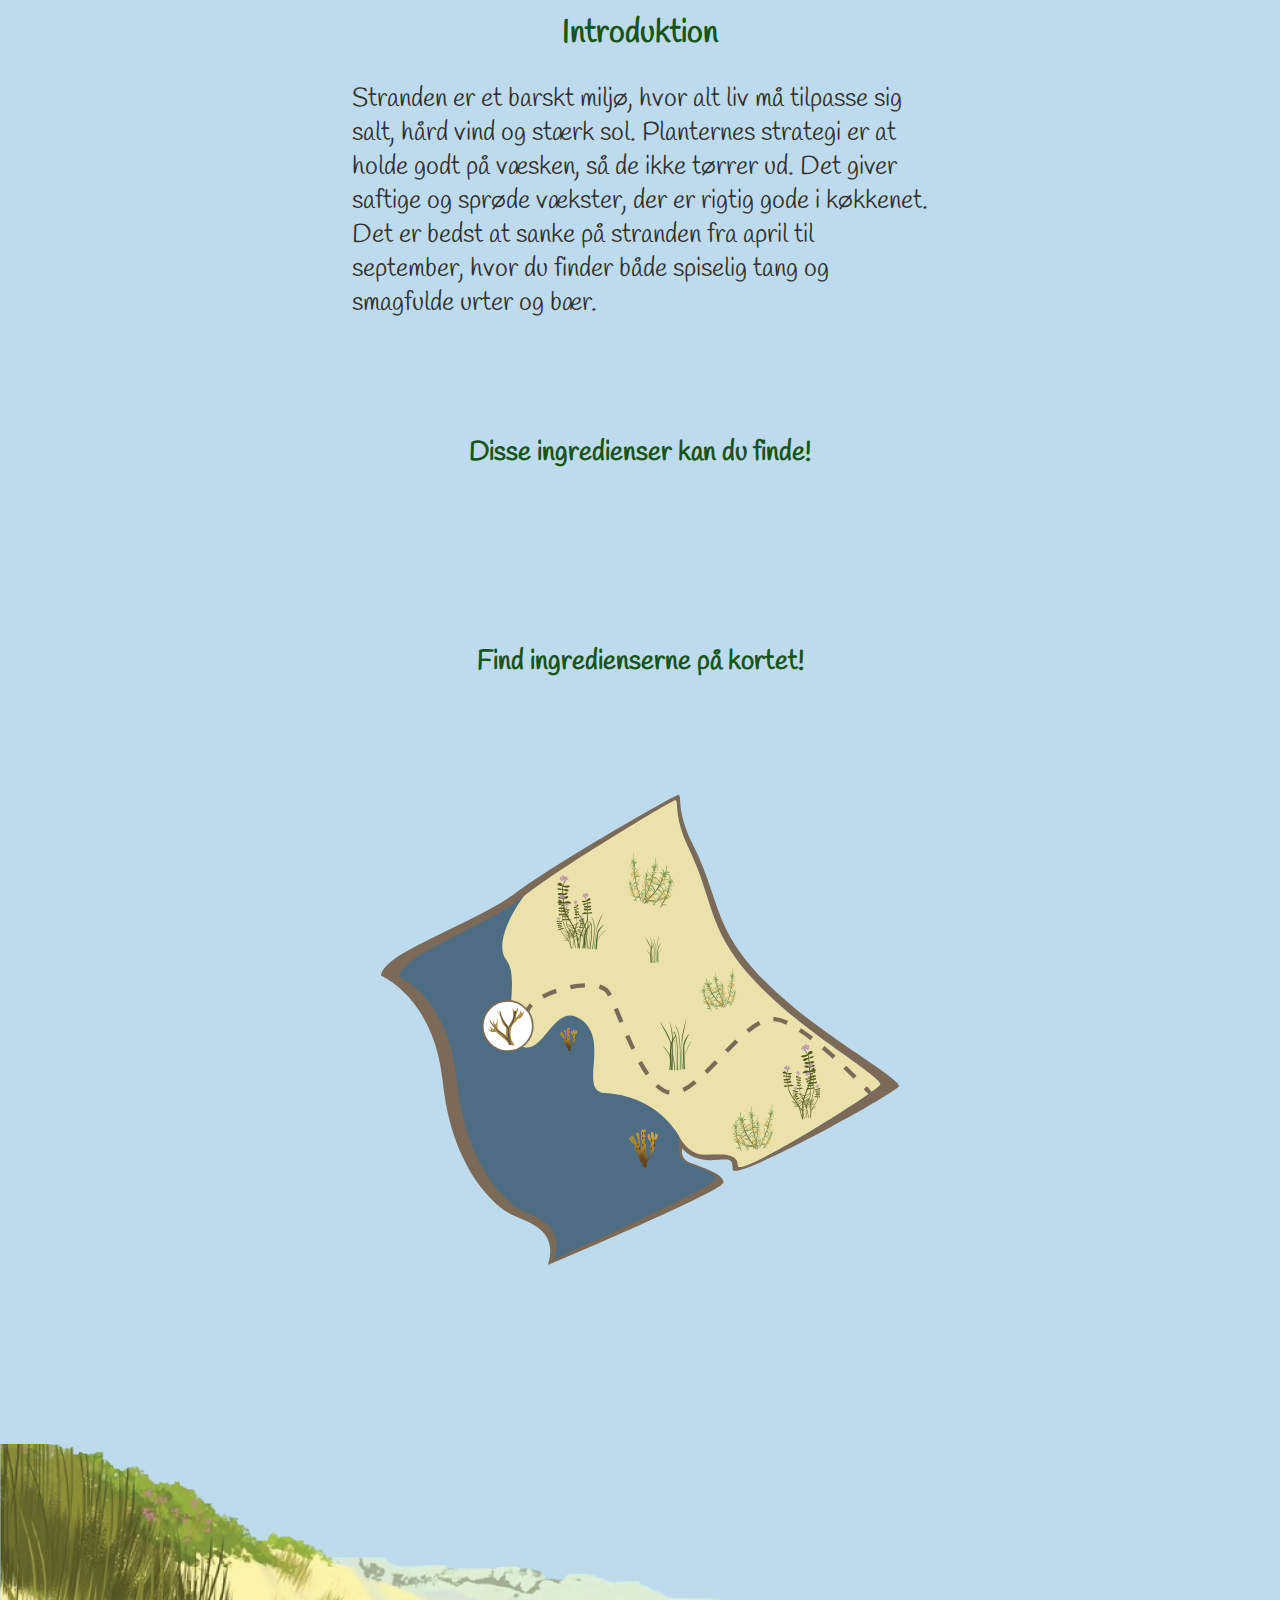
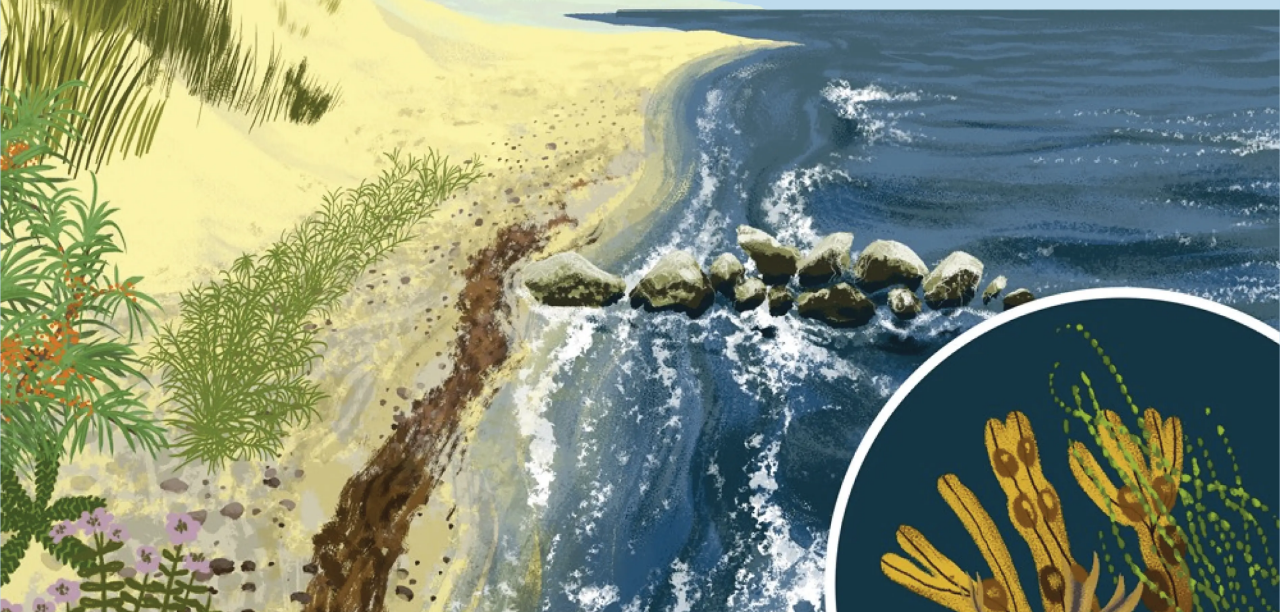
==== commit 0afd6b85: "yeah" ====
--- a/index.html
+++ b/index.html
@@ -3,10 +3,13 @@
   <head>
     <meta charset="UTF-8" />
     <meta http-equiv="X-UA-Compatible" content="IE=edge" />
-    <meta name="viewport" content="width=device-width, initial-scale=1.0"/>
-    <link rel="preconnect" href="https://fonts.googleapis.com">
-<link rel="preconnect" href="https://fonts.gstatic.com" crossorigin>
-<link href="https://fonts.googleapis.com/css2?family=Handlee&display=swap" rel="stylesheet">
+    <meta name="viewport" content="width=device-width, initial-scale=1.0" />
+    <link rel="preconnect" href="https://fonts.googleapis.com" />
+    <link rel="preconnect" href="https://fonts.gstatic.com" crossorigin />
+    <link
+      href="https://fonts.googleapis.com/css2?family=Handlee&display=swap"
+      rel="stylesheet"
+    />
     <link rel="shortcut icon" type="image/svg" href="billeder/SVG/Layer3.svg" />
     <title>Document</title>
     <link rel="stylesheet" href="index.css" />
@@ -14,25 +17,9 @@
 
   <body>
     <header>
-      <nav class="MainNav">
+      <div><img class="logo" src="billeder/SVG/Layer3.svg" alt="logo" /></div>
+    </header>
 
-
-        <div><a href="index.html"><img class="logo" src="billeder/SVG/Layer3.svg" alt="logo"></a></div>   
-
-  
-        <div>
-         
-          <ul class="MainUl">
-            <li class="MainLi"><a href="index.html"> SANKELANDSKABER</a></li>
-            <li class="MainLi"><a href="index.html">RÅVARER</a></li>
-            <li class="MainLi"><a href="index.html">VIDEN</a></li>
-            <li class="MainLi"><a href="index.html">VILD MAD-FORMIDLER</a></li>
-          </ul>
-        </div>
-      </nav>
-      </header>
-     
-   
     <main>
       <h1>STRANDEN</h1>
       <p>
@@ -46,13 +33,15 @@
       /> 
        </div> -->
 
-   
-       <div class="image-container">
-        <img class="havtorn" src="billeder/planter.svg/havtorn.svg" alt="havtorn">
+      <div class="image-container">
+        <img
+          class="havtorn"
+          src="billeder/planter.svg/havtorn.svg"
+          alt="havtorn"
+        />
       </div>
-      
-      
-       <h2>Introduktion</h2>
+
+      <h2>Introduktion</h2>
       <p>
         Stranden er et barskt miljø, hvor alt liv må tilpasse sig salt, hård
         vind og stærk sol. Planternes strategi er at holde godt på væsken, så de
@@ -61,41 +50,33 @@
         hvor du finder både spiselig tang og smagfulde urter og bær.
       </p>
 
-     
+      <h3>Disse ingredienser kan du finde!</h3>
+      <template>
+        <ul>
+          <li class="grid-item">
+            <a class="read-more" href="om.html">
+              <div class="circle">
+                <img
+                  src="https://vildmadv2.vps.webdock.io/application/files/7116/2029/3479/Blaeretang_ravarkort.png"
+                  alt="element"
+                /></div
+            ></a>
 
-      <h3>Disse ingredienser kan du finde!</h3>
-
-      <ul>
-        <li class="grid-item">
-          
-          
-          <a href="om.html"> <div class="circle">
-            <img src="https://vildmadv2.vps.webdock.io/application/files/7116/2029/3479/Blaeretang_ravarkort.png" alt="element"/> </div></a>
-           
             <p class="ingrediens_navn">Blærtang</p>
           </li>
+        </ul></template
+      >
 
-      </ul>
+      <ol class="grid-container"></ol>
 
-        <ol class="grid-container"></ol>
+      <h3>Find ingredienserne på kortet!</h3>
 
-        <h3>Find ingredienserne på kortet!</h3>
-
- 
-     
-       <div class="map-container">
-
-        <img class="map" src="billeder/SVG/map(1).svg" alt="map">
-       </div>
-      
-
+      <div class="map-container">
+        <img class="map" src="billeder/SVG/map(1).svg" alt="map" />
+      </div>
     </main>
 
-      
-      
-      <footer class="footer">
-      
-      </footer>
-    <script src="main.js"></script>
+    <footer class="footer"></footer>
+    <script src="forside.js"></script>
   </body>
-</html>+</html>
